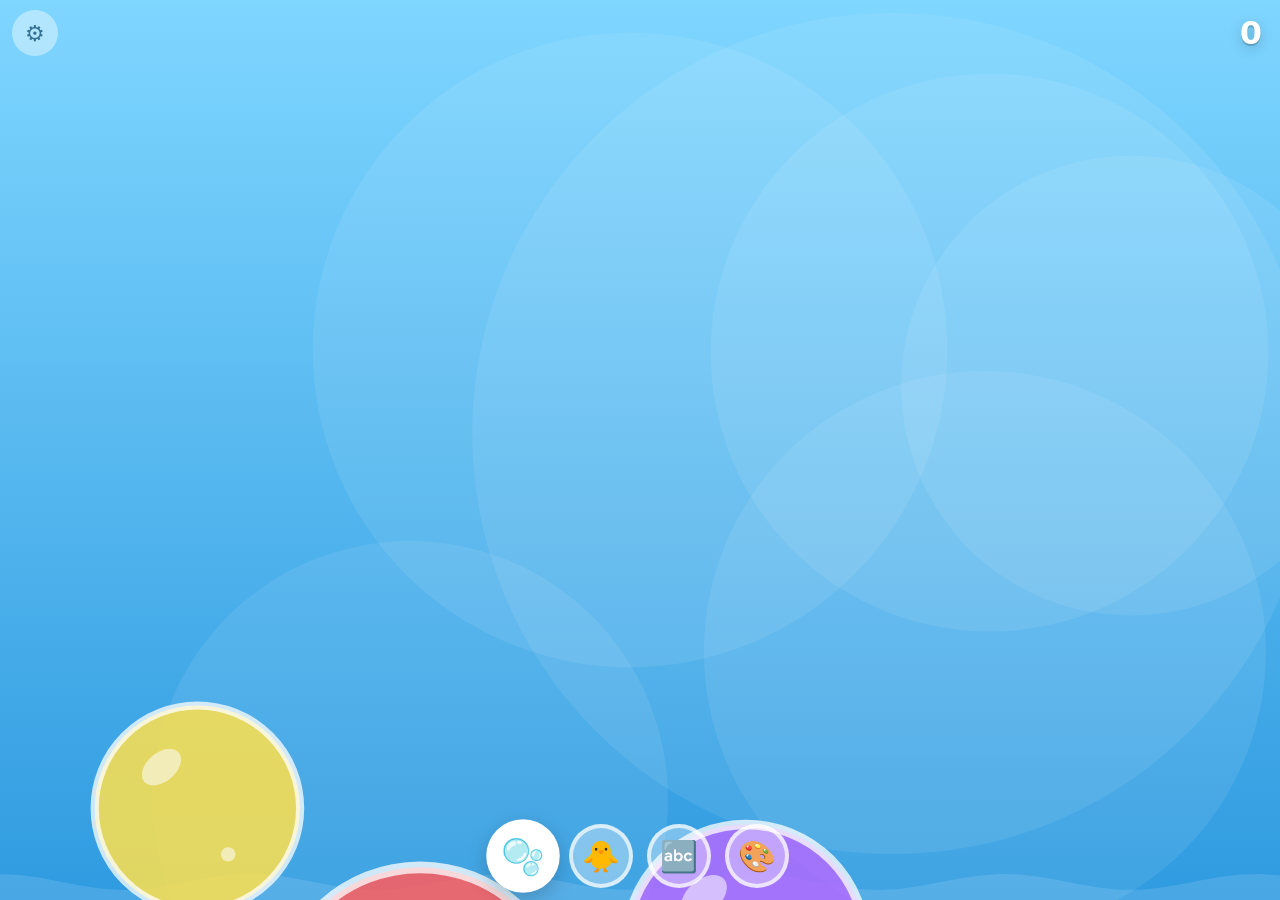
==== bubblepop/index.html @ 16677b96 "Add Bubble Pop for Toddlers: kids PWA game with Google Play (TWA) packaging No existing bubble pop p" ====
<!DOCTYPE html>
<html lang="en">
<head>
<meta charset="utf-8">
<meta name="viewport" content="width=device-width, initial-scale=1, viewport-fit=cover, user-scalable=no">
<meta name="theme-color" content="#5ec8ff">
<meta name="description" content="Bubble Pop for Toddlers: tap the bubbles to pop them. Big, bright, calm, and ad-free. Made for ages 1 to 4.">
<meta name="mobile-web-app-capable" content="yes">
<meta name="apple-mobile-web-app-capable" content="yes">
<title>Bubble Pop for Toddlers</title>
<link rel="manifest" href="manifest.webmanifest">
<link rel="icon" href="icons/icon-192.png">
<link rel="apple-touch-icon" href="icons/icon-192.png">
<link rel="stylesheet" href="style.css">
</head>
<body>
<canvas id="c"></canvas>

<div id="hud">
  <button id="btn-parent" class="round" aria-label="Grown-ups: hold to open settings">⚙</button>
  <div id="count" aria-live="off">0</div>
</div>

<div id="modes">
  <button class="mode" data-mode="free" aria-label="Free play">🫧</button>
  <button class="mode" data-mode="animals" aria-label="Animals">🐥</button>
  <button class="mode" data-mode="letters" aria-label="Letters and numbers">🔤</button>
  <button class="mode" data-mode="colors" aria-label="Find the color">🎨</button>
</div>

<div id="target" hidden></div>

<section id="parent" class="screen" hidden>
  <div class="card">
    <h2>Grown-ups</h2>
    <p class="muted">Settings for the people in charge.</p>
    <label class="row"><span>Sounds</span><input type="checkbox" id="opt-sound" checked></label>
    <label class="row"><span>Speak names (colors, animals, letters)</span><input type="checkbox" id="opt-speak" checked></label>
    <label class="row"><span>Bubble size</span><input type="range" id="opt-size" min="0.7" max="1.5" step="0.1" value="1"></label>
    <label class="row"><span>Bubble speed</span><input type="range" id="opt-speed" min="0.5" max="1.6" step="0.1" value="1"></label>
    <label class="row"><span>Hide bottom mode buttons</span><input type="checkbox" id="opt-lock"></label>
    <p class="muted small">No ads, no purchases, no accounts, nothing collected. Settings stay on this device. <a id="privacy-link" href="privacy.html" target="_blank" rel="noopener">Privacy policy</a></p>
    <button id="btn-close" class="big">Back to the bubbles</button>
  </div>
</section>

<div id="gate" hidden><div class="card small"><p>Grown-ups only</p><p class="muted">Keep holding the button…</p><div class="bar"><i></i></div></div></div>

<script src="game.js"></script>
</body>
</html>
---- bubblepop/style.css ----
*{box-sizing:border-box;-webkit-tap-highlight-color:transparent}
html,body{margin:0;height:100%;overflow:hidden;background:#5ec8ff;font-family:system-ui,-apple-system,"Segoe UI",Roboto,sans-serif;touch-action:none;-webkit-user-select:none;user-select:none;overscroll-behavior:none}
canvas{position:fixed;inset:0;width:100%;height:100%;display:block}
#hud{position:fixed;top:calc(env(safe-area-inset-top,0px) + 10px);left:12px;right:12px;display:flex;align-items:center;justify-content:space-between;pointer-events:none}
#hud *{pointer-events:auto}
#count{font-size:2rem;font-weight:800;color:#fff;text-shadow:0 2px 0 rgba(0,0,0,.18),0 4px 14px rgba(0,0,0,.2);padding-right:6px}
.round{width:46px;height:46px;border-radius:50%;border:0;background:rgba(255,255,255,.55);font-size:1.4rem;color:#1c4f6e;opacity:.75}
.round:active{transform:scale(.95)}
#modes{position:fixed;left:0;right:0;bottom:calc(env(safe-area-inset-bottom,0px) + 12px);display:flex;justify-content:center;gap:14px;pointer-events:none}
#modes[hidden]{display:none}
.mode{pointer-events:auto;width:64px;height:64px;border-radius:50%;border:4px solid rgba(255,255,255,.7);background:rgba(255,255,255,.35);font-size:1.9rem;line-height:1;transition:transform .15s,background .15s}
.mode.on{background:#fff;transform:scale(1.15);box-shadow:0 6px 18px rgba(0,0,0,.18)}
#target{position:fixed;top:calc(env(safe-area-inset-top,0px) + 70px);left:50%;transform:translateX(-50%);background:rgba(255,255,255,.85);border-radius:999px;padding:8px 22px;font-size:1.35rem;font-weight:800;color:#1c4f6e;display:flex;align-items:center;gap:10px;pointer-events:none;box-shadow:0 4px 14px rgba(0,0,0,.15)}
#target[hidden]{display:none}
#target i{display:inline-block;width:28px;height:28px;border-radius:50%;border:3px solid #fff;box-shadow:0 0 0 2px rgba(0,0,0,.1)}
.screen{position:fixed;inset:0;background:rgba(20,50,70,.55);display:flex;align-items:center;justify-content:center;padding:16px;z-index:10}
.screen[hidden],#gate[hidden]{display:none}
.card{background:#fff;border-radius:18px;padding:20px;width:100%;max-width:380px;color:#1c3a4e;display:flex;flex-direction:column;gap:12px;box-shadow:0 20px 50px rgba(0,0,0,.3)}
.card h2{margin:0}
.card .muted{color:#587a8f;margin:0}
.card .small{font-size:.85rem}
.card .row{display:flex;align-items:center;justify-content:space-between;gap:12px;font-weight:600}
.card input[type=range]{width:45%}
.card input[type=checkbox]{width:22px;height:22px}
.big{font:inherit;font-weight:700;font-size:1rem;padding:12px;border-radius:12px;border:0;background:#5ec8ff;color:#06304a}
#gate{position:fixed;inset:0;display:flex;align-items:center;justify-content:center;z-index:9;pointer-events:none}
.card.small{max-width:260px;text-align:center;font-weight:700}
.bar{height:10px;border-radius:5px;background:#dbeaf3;overflow:hidden}
.bar i{display:block;height:100%;width:0;background:#5ec8ff;transition:width .1s linear}
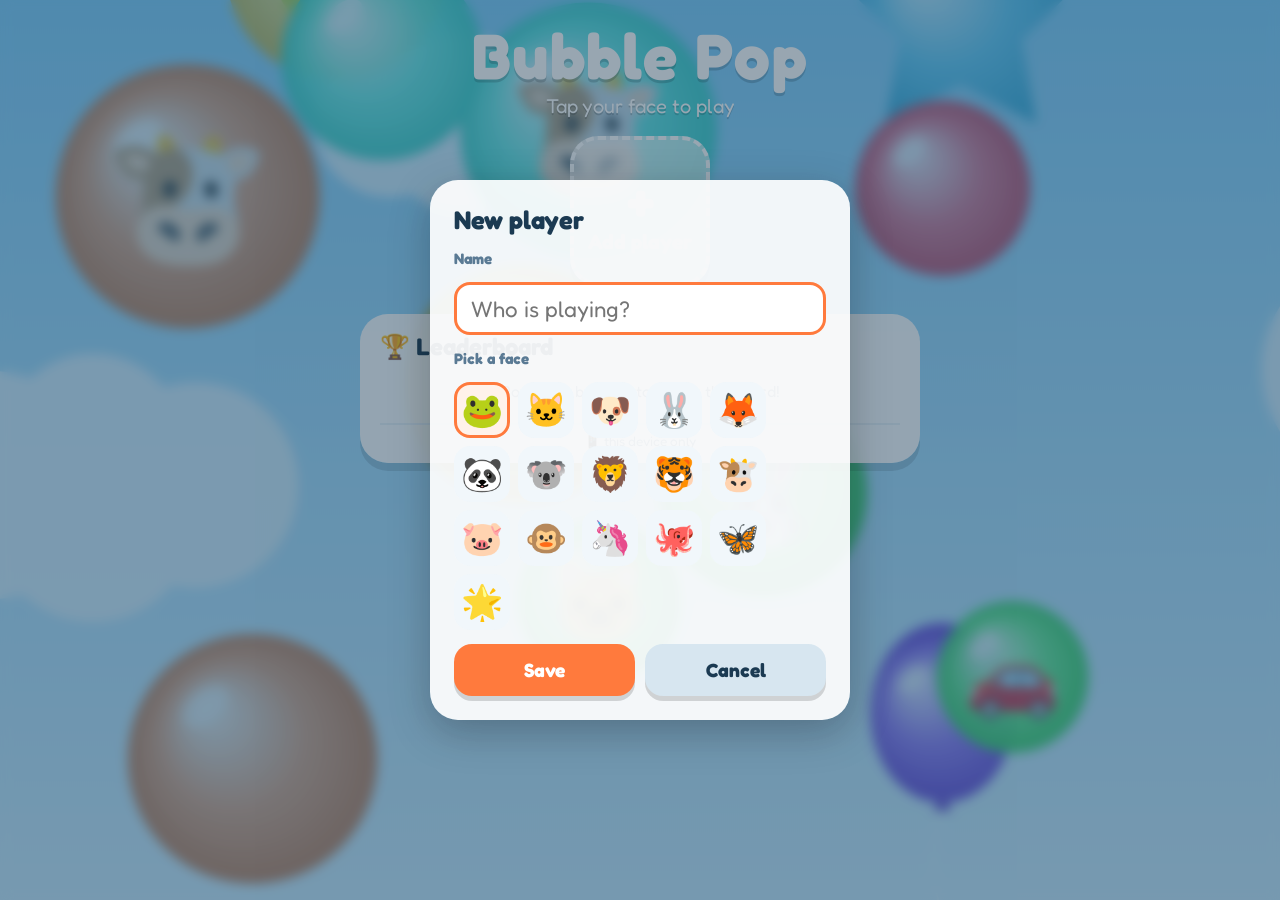
==== commit f0afb702: "Replace stand-in Bubble Pop with the original artifact game, packaged for Play The original Bubble P" ====
--- a/bubblepop/index.html
+++ b/bubblepop/index.html
@@ -2,50 +2,632 @@
 <html lang="en">
 <head>
 <meta charset="utf-8">
-<meta name="viewport" content="width=device-width, initial-scale=1, viewport-fit=cover, user-scalable=no">
-<meta name="theme-color" content="#5ec8ff">
-<meta name="description" content="Bubble Pop for Toddlers: tap the bubbles to pop them. Big, bright, calm, and ad-free. Made for ages 1 to 4.">
+<meta name="viewport" content="width=device-width, initial-scale=1, maximum-scale=1, user-scalable=no, viewport-fit=cover">
+<meta name="theme-color" content="#7ccdf9">
+<meta name="description" content="Bubble Pop: a bright, ad-free popping game for little kids. Pick your face, pop bubbles, balloons and stars, and climb the family leaderboard.">
 <meta name="mobile-web-app-capable" content="yes">
 <meta name="apple-mobile-web-app-capable" content="yes">
-<title>Bubble Pop for Toddlers</title>
+<title>Bubble Pop</title>
 <link rel="manifest" href="manifest.webmanifest">
 <link rel="icon" href="icons/icon-192.png">
 <link rel="apple-touch-icon" href="icons/icon-192.png">
-<link rel="stylesheet" href="style.css">
+<link rel="stylesheet" href="https://fonts.googleapis.com/css2?family=Fredoka:wght@500;700&display=swap">
+<style>[hidden]:not([hidden=until-found i]){display:none!important}html,body{height:100%;margin:0}</style>
+<style>
+/* Layout: a full-bleed game canvas, with big-tile overlays for choosing a player and the leaderboard.
+   Single committed look: bright daytime, chunky rounded type, nothing small for little fingers. */
+:root{
+  --sky-top:#7ccdf9;
+  --sky-bottom:#eaf8ff;
+  --panel:rgba(255,255,255,0.92);
+  --fg:#1b3a52;
+  --muted:#5a7a94;
+  --accent:#ff7a3d;
+  --accent-2:#3dc17a;
+  --gold:#ffc83d;
+  --font:"Fredoka","Segoe UI Rounded","Arial Rounded MT Bold",system-ui,sans-serif;
+  --emoji:"Segoe UI Emoji","Apple Color Emoji","Noto Color Emoji",sans-serif;
+  color-scheme:light;
+}
+html,body{height:100%;margin:0;overflow:hidden;background:var(--sky-bottom);color:var(--fg);font-family:var(--font);
+  -webkit-user-select:none;user-select:none;-webkit-touch-callout:none;overscroll-behavior:none}
+canvas{display:block;width:100%;height:100%;touch-action:none;cursor:pointer;
+  background:linear-gradient(var(--sky-top),var(--sky-bottom))}
+.screen{position:fixed;inset:0;overflow-y:auto;display:flex;flex-direction:column;align-items:center;
+  padding-block:max(24px,env(safe-area-inset-top,0px));
+  padding-left:max(16px,env(safe-area-inset-left,0px));padding-right:max(16px,env(safe-area-inset-right,0px));
+  background:rgba(120,200,250,0.35);backdrop-filter:blur(6px);-webkit-backdrop-filter:blur(6px);touch-action:pan-y}
+.screen h1{font-size:clamp(2.2rem,8vw,4rem);margin:0;line-height:1;color:#fff;text-shadow:0 3px 0 rgba(0,0,0,0.18);letter-spacing:0.02em;text-wrap:balance}
+.screen .sub{margin:6px 0 18px;font-size:1.25rem;color:#fff;text-shadow:0 2px 0 rgba(0,0,0,0.18)}
+.tiles{display:flex;flex-wrap:wrap;justify-content:center;gap:16px;width:100%;max-width:720px}
+.tile{width:140px;height:150px;border:0;border-radius:28px;background:var(--panel);box-shadow:0 8px 0 rgba(0,0,0,0.12);
+  display:flex;flex-direction:column;align-items:center;justify-content:center;gap:4px;font-family:var(--font);
+  cursor:pointer;transition:transform .08s;touch-action:manipulation;color:var(--fg);padding:0}
+.tile:active{transform:translateY(4px);box-shadow:0 4px 0 rgba(0,0,0,0.12)}
+.tile:focus-visible{outline:4px solid var(--accent);outline-offset:3px}
+.tile .av{font-size:64px;line-height:1;font-family:var(--emoji)}
+.tile .nm{font-size:1.3rem;font-weight:700;max-width:120px;overflow:hidden;text-overflow:ellipsis;white-space:nowrap}
+.tile.add{background:rgba(255,255,255,0.6);border:4px dashed #fff;color:#fff}
+.tile.add .av{font-size:56px;font-family:var(--font);font-weight:700}
+.board{width:100%;max-width:560px;margin-top:28px;background:var(--panel);border-radius:28px;padding:18px 20px 10px;box-shadow:0 8px 0 rgba(0,0,0,0.12);box-sizing:border-box}
+.board h2{margin:0 0 10px;font-size:1.5rem;display:flex;align-items:center;gap:8px}
+.board ol{list-style:none;margin:0;padding:0}
+.board li{display:grid;grid-template-columns:40px 48px 1fr auto;align-items:center;gap:10px;padding:10px 0;border-top:2px solid #e6f0f7;min-width:0}
+.board li:first-child{border-top:0}
+.board .rk{font-size:1.6rem;text-align:center;font-family:var(--emoji)}
+.board .rk.n{font-family:var(--font);font-weight:700;color:var(--muted);font-size:1.2rem}
+.board .av{font-size:36px;line-height:1;font-family:var(--emoji)}
+.board .nm{font-size:1.25rem;font-weight:700;min-width:0;overflow:hidden;text-overflow:ellipsis;white-space:nowrap}
+.board .bar{height:10px;border-radius:5px;background:#e6f0f7;margin-top:4px;overflow:hidden}
+.board .bar i{display:block;height:100%;background:linear-gradient(90deg,var(--accent-2),var(--gold));border-radius:5px}
+.board .pts{text-align:right;font-variant-numeric:tabular-nums;line-height:1.1}
+.board .pts b{font-size:1.5rem;display:block}
+.board .pts small{color:var(--muted);font-size:0.85rem}
+.board .empty{color:var(--muted);text-align:center;padding:10px 0 16px}
+.board .where{color:var(--muted);font-size:0.85rem;text-align:center;padding:8px 0 4px;border-top:2px solid #e6f0f7;margin-top:6px}
+.manage{margin-top:14px;background:none;border:0;color:#fff;font-family:var(--font);font-size:1rem;text-decoration:underline;cursor:pointer;padding:10px}
+.tile .del{position:absolute;top:-10px;right:-10px;width:40px;height:40px;border-radius:50%;background:#ff5a5a;color:#fff;border:3px solid #fff;font-size:1.3rem;font-weight:700;display:none;align-items:center;justify-content:center}
+.tile{position:relative}
+.managing .tile .del{display:flex}
+.panel{position:fixed;inset:0;display:flex;align-items:center;justify-content:center;background:rgba(27,58,82,0.45);
+  padding-left:max(16px,env(safe-area-inset-left,0px));padding-right:max(16px,env(safe-area-inset-right,0px))}
+.panel form{background:var(--panel);border-radius:28px;padding:24px;width:100%;max-width:420px;box-sizing:border-box;display:flex;flex-direction:column;gap:14px;box-shadow:0 12px 40px rgba(0,0,0,0.25)}
+.panel h2{margin:0;font-size:1.6rem}
+.panel label{font-weight:700;color:var(--muted);font-size:0.95rem}
+.panel input{font:inherit;font-size:1.4rem;padding:10px 14px;border:3px solid #cfe3f1;border-radius:16px;width:100%;box-sizing:border-box;background:#fff;color:var(--fg)}
+.panel input:focus{outline:none;border-color:var(--accent)}
+.avs{display:flex;flex-wrap:wrap;gap:8px}
+.avs button{width:56px;height:56px;border-radius:16px;border:3px solid transparent;background:#f1f7fb;font-size:34px;font-family:var(--emoji);cursor:pointer;padding:0;line-height:1}
+.avs button[aria-pressed="true"]{border-color:var(--accent);background:#fff2ea}
+.row{display:flex;gap:10px;flex-wrap:wrap}
+.btn{flex:1;min-width:120px;border:0;border-radius:18px;padding:14px;font-family:var(--font);font-size:1.2rem;font-weight:700;cursor:pointer;box-shadow:0 5px 0 rgba(0,0,0,0.15);color:#fff;background:var(--accent)}
+.btn.quiet{background:#d7e6f0;color:var(--fg)}
+.btn:active{transform:translateY(3px);box-shadow:0 2px 0 rgba(0,0,0,0.15)}
+.btn:focus-visible{outline:4px solid var(--fg);outline-offset:2px}
+#hud{position:fixed;left:0;right:0;top:0;pointer-events:none;display:flex;justify-content:space-between;align-items:flex-start;
+  padding-top:calc(10px + env(safe-area-inset-top,0px));
+  padding-left:max(10px,env(safe-area-inset-left,0px));padding-right:max(10px,env(safe-area-inset-right,0px))}
+#home{pointer-events:auto;width:64px;height:64px;border-radius:50%;border:0;background:conic-gradient(var(--accent) var(--p,0%),rgba(255,255,255,0.85) 0);
+  box-shadow:0 4px 0 rgba(0,0,0,0.15);display:flex;align-items:center;justify-content:center;cursor:pointer;touch-action:none;padding:4px}
+#home span{width:100%;height:100%;border-radius:50%;background:#fff;display:flex;align-items:center;justify-content:center;font-size:1.6rem;font-family:var(--emoji)}
+#score{background:var(--panel);border-radius:999px;padding:8px 18px 8px 10px;display:flex;align-items:center;gap:8px;font-weight:700;font-size:1.5rem;box-shadow:0 4px 0 rgba(0,0,0,0.15);font-variant-numeric:tabular-nums}
+#score .av{font-size:1.8rem;font-family:var(--emoji);line-height:1}
+#done{justify-content:center;text-align:center;cursor:pointer}
+#done .big{font-size:clamp(5rem,25vw,9rem);line-height:1;font-family:var(--emoji)}
+#done h1{font-size:clamp(2rem,9vw,3.5rem)}
+#done .pts{color:#fff;font-size:1.6rem;text-shadow:0 2px 0 rgba(0,0,0,0.18);margin-top:8px}
+#done .pts b{font-size:3.2rem;display:block;font-variant-numeric:tabular-nums}
+#done .rec{display:inline-block;margin-top:14px;background:var(--gold);color:var(--fg);padding:8px 18px;border-radius:999px;font-weight:700;font-size:1.2rem}
+@media (prefers-reduced-motion:reduce){.tile,.btn{transition:none}}
+</style>
 </head>
 <body>
+
 <canvas id="c"></canvas>
 
-<div id="hud">
-  <button id="btn-parent" class="round" aria-label="Grown-ups: hold to open settings">⚙</button>
-  <div id="count" aria-live="off">0</div>
+<div id="hud" hidden>
+  <button id="home" aria-label="Hold to finish"><span>🏠</span></button>
+  <div id="score"><span class="av" id="scoreAv">🐸</span><span id="scoreN">0</span></div>
 </div>
 
-<div id="modes">
-  <button class="mode" data-mode="free" aria-label="Free play">🫧</button>
-  <button class="mode" data-mode="animals" aria-label="Animals">🐥</button>
-  <button class="mode" data-mode="letters" aria-label="Letters and numbers">🔤</button>
-  <button class="mode" data-mode="colors" aria-label="Find the color">🎨</button>
+<div id="menu" class="screen">
+  <h1>Bubble Pop</h1>
+  <p class="sub">Tap your face to play</p>
+  <div id="players" class="tiles"></div>
+  <button class="manage" id="manage" type="button">Edit players</button>
+  <div class="board">
+    <h2>🏆 Leaderboard</h2>
+    <ol id="rows"></ol>
+    <div class="where" id="where"></div>
+  </div>
 </div>
 
-<div id="target" hidden></div>
-
-<section id="parent" class="screen" hidden>
-  <div class="card">
-    <h2>Grown-ups</h2>
-    <p class="muted">Settings for the people in charge.</p>
-    <label class="row"><span>Sounds</span><input type="checkbox" id="opt-sound" checked></label>
-    <label class="row"><span>Speak names (colors, animals, letters)</span><input type="checkbox" id="opt-speak" checked></label>
-    <label class="row"><span>Bubble size</span><input type="range" id="opt-size" min="0.7" max="1.5" step="0.1" value="1"></label>
-    <label class="row"><span>Bubble speed</span><input type="range" id="opt-speed" min="0.5" max="1.6" step="0.1" value="1"></label>
-    <label class="row"><span>Hide bottom mode buttons</span><input type="checkbox" id="opt-lock"></label>
-    <p class="muted small">No ads, no purchases, no accounts, nothing collected. Settings stay on this device. <a id="privacy-link" href="privacy.html" target="_blank" rel="noopener">Privacy policy</a></p>
-    <button id="btn-close" class="big">Back to the bubbles</button>
-  </div>
-</section>
-
-<div id="gate" hidden><div class="card small"><p>Grown-ups only</p><p class="muted">Keep holding the button…</p><div class="bar"><i></i></div></div></div>
-
-<script src="game.js"></script>
+<div id="done" class="screen" hidden>
+  <div class="big" id="doneAv">🐸</div>
+  <h1 id="doneTitle">Great job!</h1>
+  <div class="pts"><b id="donePts">0</b>pops this time</div>
+  <div class="rec" id="doneRec" hidden>⭐ New best!</div>
+  <p class="sub" style="margin-top:28px">Tap anywhere</p>
+</div>
+
+<div id="addPanel" class="panel" hidden>
+  <form id="addForm">
+    <h2 id="addTitle">New player</h2>
+    <label for="nameIn">Name</label>
+    <input id="nameIn" maxlength="14" autocomplete="off" placeholder="Who is playing?">
+    <label>Pick a face</label>
+    <div class="avs" id="avs"></div>
+    <div class="row">
+      <button class="btn" type="submit" id="saveBtn">Save</button>
+      <button class="btn quiet" type="button" id="cancelBtn">Cancel</button>
+    </div>
+  </form>
+</div>
+
+<script>
+(function(){
+/* ================= players & scores =================
+   Shared store on the artifact when the viewer can reach it (every device sees the same board);
+   this device's own storage as a cache and as the fallback for an offline copy. */
+var KEY='bubblepop.players';
+var AVATARS=['🐸','🐱','🐶','🐰','🦊','🐼','🐨','🦁','🐯','🐮','🐷','🐵','🦄','🐙','🦋','🌟'];
+var players=[],db=null,dbCol=null,shared=false,canWrite=true;
+function load(){try{var s=localStorage.getItem(KEY);players=s?JSON.parse(s):[]}catch(e){players=[]}if(!Array.isArray(players))players=[]}
+function cache(){try{localStorage.setItem(KEY,JSON.stringify(players))}catch(e){}}
+function body(p){return {name:p.name,avatar:p.avatar,total:p.total||0,best:p.best||0,rounds:p.rounds||0}}
+var writing={};
+function savePlayer(p){
+  cache();
+  if(!dbCol)return;
+  if(writing[p.id]){writing[p.id]='again';return}
+  writing[p.id]=true;
+  dbCol.doc(p.id).set(body(p)).then(function(){var again=writing[p.id]==='again';delete writing[p.id];if(again)savePlayer(p)},
+    function(e){delete writing[p.id];if(e&&e.code==='invalid_argument'){canWrite=false;renderMenu()}});
+}
+function removePlayer(p){
+  players=players.filter(function(q){return q!==p});cache();
+  if(dbCol)dbCol.doc(p.id).delete().catch(function(){});
+}
+var dirty=null,flushT=null;
+function markDirty(p){dirty=p;if(!flushT)flushT=setTimeout(flush,1500)}
+function flush(){clearTimeout(flushT);flushT=null;if(dirty){savePlayer(dirty);dirty=null}}
+function connectStore(){
+  if(!(window.claude&&window.claude.use))return;
+  Promise.all([window.claude.use('db'),window.claude.use('user')]).then(function(r){
+    db=r[0];var user=r[1];
+    if(!db)return;
+    dbCol=db.collection('players');shared=true;
+    if(user&&user.can){Promise.resolve(user.can('data.write')).then(function(ok){if(ok===false){canWrite=false;renderMenu()}}).catch(function(){})}
+    dbCol.onSnapshot(function(snap){
+      var next=[];
+      snap.docs.forEach(function(d){
+        if(!d.exists)return;
+        if(playing&&current&&current.id===d.id){next.push(current);return}
+        var v=d.data()||{};next.push({id:d.id,name:v.name||'?',avatar:v.avatar||'🐸',total:v.total||0,best:v.best||0,rounds:v.rounds||0});
+      });
+      if(playing&&current&&!next.some(function(p){return p.id===current.id}))next.push(current);
+      players=next;cache();
+      if(!playing){renderMenu();if(!players.length&&addPanel.hidden&&!snap.metadata.fromCache)openPanel(null)}
+    },function(){shared=false;renderMenu()});
+  }).catch(function(){});
+}
+load();
+
+var $=function(id){return document.getElementById(id)};
+var menu=$('menu'),hud=$('hud'),done=$('done'),addPanel=$('addPanel');
+var current=null,round=0,playing=false,managing=false,editing=null,chosenAv=AVATARS[0];
+
+function renderMenu(){
+  var tiles=$('players');tiles.innerHTML='';
+  players.forEach(function(p){
+    var b=document.createElement('button');b.className='tile';b.type='button';
+    b.innerHTML='<span class="av">'+p.avatar+'</span><span class="nm"></span><span class="del" aria-hidden="true">✕</span>';
+    b.querySelector('.nm').textContent=p.name;
+    b.addEventListener('click',function(){if(managing)openPanel(p);else startRound(p)});
+    tiles.appendChild(b);
+  });
+  var add=document.createElement('button');add.className='tile add';add.type='button';
+  add.innerHTML='<span class="av">+</span><span class="nm">Add player</span>';
+  add.addEventListener('click',function(){openPanel(null)});
+  tiles.appendChild(add);
+  add.hidden=!canWrite;
+  menu.classList.toggle('managing',managing);
+  $('manage').textContent=managing?'Done editing':'Edit players';
+  $('manage').hidden=players.length===0||!canWrite;
+  $('where').textContent=shared?(canWrite?'☁ shared on every device':'☁ shared · view only here'):'📱 this device only';
+
+  var rows=$('rows');rows.innerHTML='';
+  var sorted=players.slice().sort(function(a,b){return (b.total||0)-(a.total||0)});
+  if(!sorted.length||!sorted[0].total){rows.innerHTML='<li class="empty" style="display:block">Pop some bubbles to get on the board!</li>';return}
+  var top=sorted[0].total||1,medals=['🥇','🥈','🥉'];
+  sorted.forEach(function(p,i){
+    var li=document.createElement('li');
+    li.innerHTML='<span class="rk'+(i<3?'':' n')+'">'+(i<3?medals[i]:(i+1))+'</span><span class="av">'+p.avatar+'</span>'+
+      '<div><div class="nm"></div><div class="bar"><i style="width:'+Math.max(4,(p.total||0)/top*100)+'%"></i></div></div>'+
+      '<div class="pts"><b>'+(p.total||0)+'</b><small>best '+(p.best||0)+'</small></div>';
+    li.querySelector('.nm').textContent=p.name;
+    rows.appendChild(li);
+  });
+}
+$('manage').addEventListener('click',function(){managing=!managing;renderMenu()});
+
+/* add / edit panel */
+var avs=$('avs');
+AVATARS.forEach(function(a){
+  var b=document.createElement('button');b.type='button';b.textContent=a;b.setAttribute('aria-label','Face '+a);
+  b.addEventListener('click',function(){chosenAv=a;markAv()});avs.appendChild(b);
+});
+function markAv(){Array.prototype.forEach.call(avs.children,function(b){b.setAttribute('aria-pressed',b.textContent===chosenAv?'true':'false')})}
+function openPanel(p){
+  editing=p;chosenAv=p?p.avatar:AVATARS[players.length%AVATARS.length];markAv();
+  $('nameIn').value=p?p.name:'';
+  $('addTitle').textContent=p?'Edit player':'New player';
+  var old=$('deleteBtn');if(old)old.remove();
+  if(p){var d=document.createElement('button');d.className='btn quiet';d.type='button';d.id='deleteBtn';d.textContent='Remove';
+    d.style.background='#ffd9d9';d.addEventListener('click',function(){removePlayer(p);closePanel();renderMenu()});
+    $('addForm').querySelector('.row').appendChild(d)}
+  addPanel.hidden=false;setTimeout(function(){$('nameIn').focus()},50);
+}
+function closePanel(){addPanel.hidden=true;editing=null}
+$('cancelBtn').addEventListener('click',closePanel);
+$('addForm').addEventListener('submit',function(e){
+  e.preventDefault();
+  var name=$('nameIn').value.trim();if(!name){$('nameIn').focus();return}
+  var p=editing;
+  if(p){p.name=name;p.avatar=chosenAv}
+  else{p={id:'p'+Date.now().toString(36)+Math.random().toString(36).slice(2,6),name:name,avatar:chosenAv,total:0,best:0,rounds:0};players.push(p)}
+  savePlayer(p);closePanel();renderMenu();
+});
+
+/* round flow */
+function startRound(p){
+  current=p;round=0;managing=false;
+  $('scoreAv').textContent=p.avatar;$('scoreN').textContent='0';
+  menu.hidden=true;done.hidden=true;hud.hidden=false;playing=true;
+  wakeAudio();requestWake();
+  try{var f=document.documentElement.requestFullscreen&&document.documentElement.requestFullscreen();if(f&&f.then)f.then(lockKeys,function(){})}catch(err){}
+  lockKeys();
+}
+/* keyboard lock while fullscreen: every key except Escape is held by the page, so Windows/Alt+Tab/F-keys
+   and the like do nothing. Escape still leaves fullscreen. Only browsers with the Keyboard Lock API honor it. */
+var LOCKABLE=[];
+(function(){
+  var k=['Backquote','Minus','Equal','Backspace','Tab','BracketLeft','BracketRight','Backslash','CapsLock','Semicolon','Quote','Enter','ShiftLeft','Comma','Period','Slash','ShiftRight','ControlLeft','MetaLeft','AltLeft','Space','AltRight','MetaRight','ContextMenu','ControlRight','PrintScreen','ScrollLock','Pause','Insert','Home','PageUp','Delete','End','PageDown','ArrowUp','ArrowLeft','ArrowDown','ArrowRight','NumLock','NumpadDivide','NumpadMultiply','NumpadSubtract','NumpadAdd','NumpadEnter','NumpadDecimal','Fn','Power','Eject','BrowserBack','BrowserForward','BrowserHome','BrowserSearch','BrowserRefresh','MediaPlayPause','MediaStop','MediaTrackNext','MediaTrackPrevious','AudioVolumeMute','AudioVolumeDown','AudioVolumeUp','LaunchApp1','LaunchApp2','LaunchMail'];
+  for(var i=0;i<10;i++){k.push('Digit'+i);k.push('Numpad'+i)}
+  for(var c=65;c<=90;c++)k.push('Key'+String.fromCharCode(c));
+  for(var f=1;f<=24;f++)k.push('F'+f);
+  LOCKABLE=k;
+})();
+function lockKeys(){
+  if(!document.fullscreenElement)return;
+  try{if(navigator.keyboard&&navigator.keyboard.lock){var p=navigator.keyboard.lock(LOCKABLE);if(p&&p.catch)p.catch(function(){})}}catch(e){}
+}
+function unlockKeys(){try{if(navigator.keyboard&&navigator.keyboard.unlock)navigator.keyboard.unlock()}catch(e){}}
+document.addEventListener('fullscreenchange',function(){if(document.fullscreenElement)lockKeys();else unlockKeys()});
+document.addEventListener('keydown',function(e){
+  if(e.key==='Escape')return;
+  if(playing){e.preventDefault();e.stopPropagation()}
+},true);
+function endRound(){
+  playing=false;hud.hidden=true;
+  var rec=false;
+  if(current){
+    current.rounds=(current.rounds||0)+1;
+    if(round>(current.best||0)){current.best=round;rec=round>0}
+    dirty=null;clearTimeout(flushT);flushT=null;savePlayer(current);
+    $('doneAv').textContent=current.avatar;
+    $('doneTitle').textContent=round>0?'Great job, '+current.name+'!':'Bye, '+current.name+'!';
+  }
+  $('donePts').textContent=round;$('doneRec').hidden=!rec;
+  if(round>0)cheer();
+  done.hidden=false;
+}
+done.addEventListener('click',function(){if(done.hidden)return;done.hidden=true;renderMenu();menu.hidden=false;menu.scrollTop=0});
+function scored(){round++;$('scoreN').textContent=round;if(current){current.total=(current.total||0)+1;cache();markDirty(current)}}
+
+/* hold-to-finish button: 1.2 s hold so a stray tap does nothing */
+var home=$('home'),holdT=null,holdStart=0;
+function holdTick(){var p=Math.min(1,(performance.now()-holdStart)/1200);home.style.setProperty('--p',(p*100)+'%');if(p>=1){stopHold();endRound()}}
+function stopHold(){if(holdT)clearInterval(holdT);holdT=null;home.style.setProperty('--p','0%')}
+home.addEventListener('pointerdown',function(e){e.preventDefault();if(!playing)return;stopHold();holdStart=performance.now();holdT=setInterval(holdTick,30)});
+['pointerup','pointercancel','pointerleave'].forEach(function(ev){home.addEventListener(ev,stopHold)});
+home.addEventListener('contextmenu',function(e){e.preventDefault()});
+
+renderMenu();
+connectStore();
+if(!players.length&&!(window.claude&&window.claude.use))openPanel(null);
+
+/* ================= the game ================= */
+var cv=document.getElementById('c'),ctx=cv.getContext('2d');
+var W=1,H=1,dpr=1;
+function resize(){
+  dpr=Math.min(window.devicePixelRatio||1,2);
+  W=window.innerWidth;H=window.innerHeight;
+  cv.width=Math.round(W*dpr);cv.height=Math.round(H*dpr);
+  ctx.setTransform(dpr,0,0,dpr,0,0);
+}
+window.addEventListener('resize',resize);resize();
+function minSide(){return Math.min(W,H)}
+function rnd(a,b){return a+Math.random()*(b-a)}
+function pick(arr){return arr[(Math.random()*arr.length)|0]}
+
+var SCENES=[
+  {name:'day',top:[124,205,249],bot:[234,248,255],decor:'clouds',
+   faces:[['🐸','croak'],['🐱','meow'],['🐶','woof'],['🐰','boing'],['🦆','quack'],['🐻','woof'],['🐷','oink'],['🐮','moo'],['🐔','chirp'],['🦋','twinkle'],['🚗','honk'],['🚜','honk']]},
+  {name:'sea',top:[20,110,190],bot:[120,215,240],decor:'bubbles',
+   faces:[['🐠','blub'],['🐙','blub'],['🐬','whistle'],['🦀','click'],['🐢','blub'],['🐳','whistle'],['🦈','blub'],['⛵','honk'],['🐧','chirp'],['🦑','blub']]},
+  {name:'night',top:[14,24,78],bot:[70,86,170],decor:'stars',
+   faces:[['🦉','hoot'],['🌙','twinkle'],['⭐','twinkle'],['🐱','meow'],['🦇','chirp'],['🚀','whoosh'],['🐺','howl'],['🐨','boing'],['🪐','twinkle'],['🐸','croak']]}
+];
+var sceneIx=0,scene=SCENES[0],prevScene=null,fade=1,sceneTimer=0,SCENE_LEN=40;
+var HUES=[352,22,48,128,196,262,302,170];
+var bubbles=[],parts=[],decor=[];
+var pops=0;
+function speedMul(){return 1+Math.min(0.8,pops*0.012)}
+function targetCount(){return Math.max(6,Math.min(12,Math.round(W*H/60000)))}
+
+function spawn(anywhere){
+  var m=minSide(),r=m*rnd(0.085,0.15);
+  var kind=Math.random();
+  var shape=kind<0.6?'bubble':(kind<0.85?'balloon':'star');
+  var fr=pick(scene.faces);
+  bubbles.push({
+    x:r+Math.random()*Math.max(1,W-2*r),
+    y:anywhere?Math.random()*H:H+r*1.6+Math.random()*H*0.4,
+    r:r,hue:pick(HUES),shape:shape,
+    vy:H*rnd(0.07,0.13),
+    ph:Math.random()*6.283,wob:rnd(0.5,1.1),
+    face:Math.random()<0.7?fr[0]:null,voice:fr[1],
+    pop:0,popT:0
+  });
+}
+function makeDecor(){
+  decor=[];
+  var n=scene.decor==='stars'?40:(scene.decor==='bubbles'?25:5);
+  for(var i=0;i<n;i++)decor.push({x:Math.random(),y:Math.random(),s:rnd(0.5,1.4),v:rnd(0.003,0.012),ph:Math.random()*6.283});
+}
+for(var i=0;i<targetCount();i++)spawn(true);
+makeDecor();
+
+/* ---- sound: everything synthesized ---- */
+var ac=null,master=null,noteIx=0,musicTimer=null,beat=0;
+var SCALE=[523.25,587.33,659.25,783.99,880,1046.5,1174.66,1318.5];
+var MELODY=[0,2,4,2,0,3,5,3,1,3,5,7,4,2,1,0];
+function wakeAudio(){
+  if(!ac){
+    try{ac=new (window.AudioContext||window.webkitAudioContext)();master=ac.createGain();master.gain.value=0.9;master.connect(ac.destination)}catch(e){ac=null}
+  }
+  if(ac&&ac.state==='suspended'){try{ac.resume()}catch(e){}}
+  if(ac&&!musicTimer)musicTimer=setInterval(musicTick,320);
+}
+function tone(type,f0,f1,dur,vol,delay,filt){
+  if(!ac)return;
+  var t=ac.currentTime+(delay||0),o=ac.createOscillator(),g=ac.createGain(),out=g;
+  o.type=type;o.frequency.setValueAtTime(f0,t);
+  if(f1&&f1!==f0)o.frequency.exponentialRampToValueAtTime(f1,t+dur*0.8);
+  g.gain.setValueAtTime(0.0001,t);g.gain.exponentialRampToValueAtTime(vol,t+0.015);
+  g.gain.exponentialRampToValueAtTime(0.0001,t+dur);
+  if(filt){var lp=ac.createBiquadFilter();lp.type='lowpass';lp.frequency.value=filt;g.connect(lp);out=lp}
+  o.connect(g);out.connect(master);o.start(t);o.stop(t+dur+0.05);
+  return o;
+}
+function noise(dur,vol,hpf,delay){
+  if(!ac)return;
+  var t=ac.currentTime+(delay||0),len=Math.floor(ac.sampleRate*dur),b=ac.createBuffer(1,len,ac.sampleRate),d=b.getChannelData(0);
+  for(var k=0;k<len;k++)d[k]=(Math.random()*2-1)*(1-k/len);
+  var n=ac.createBufferSource();n.buffer=b;
+  var f=ac.createBiquadFilter();f.type='highpass';f.frequency.value=hpf;
+  var g=ac.createGain();g.gain.value=vol;
+  n.connect(f);f.connect(g);g.connect(master);n.start(t);
+}
+function popSound(shape){
+  var f=SCALE[noteIx%SCALE.length];noteIx++;
+  if(shape==='balloon'){noise(0.12,0.5,600);tone('sine',f*0.5,f*0.25,0.25,0.25)}
+  else if(shape==='star'){tone('triangle',f*2,f*3,0.35,0.2);tone('triangle',f*3,f*4,0.35,0.15,0.08)}
+  else{tone('sine',f*1.6,f,0.4,0.3);noise(0.05,0.2,1800)}
+}
+var VOICES={
+  croak:function(){var o=tone('sawtooth',140,110,0.3,0.25,0.1,900);if(o){var l=ac.createOscillator(),lg=ac.createGain();l.frequency.value=25;lg.gain.value=30;l.connect(lg);lg.connect(o.frequency);l.start();l.stop(ac.currentTime+0.5)}},
+  quack:function(){tone('square',520,380,0.13,0.18,0.1,1800);tone('square',520,380,0.13,0.18,0.28,1800)},
+  meow:function(){tone('sine',600,950,0.25,0.22,0.1);tone('sine',950,480,0.35,0.22,0.3)},
+  woof:function(){tone('square',260,140,0.16,0.3,0.1,700);noise(0.08,0.3,300,0.1)},
+  oink:function(){tone('sawtooth',300,200,0.12,0.25,0.1,1200);tone('sawtooth',360,220,0.12,0.25,0.27,1200)},
+  moo:function(){tone('sawtooth',220,160,0.7,0.22,0.1,600)},
+  chirp:function(){tone('sine',1800,2600,0.08,0.18,0.1);tone('sine',2000,2800,0.08,0.18,0.24);tone('sine',1900,2700,0.08,0.18,0.38)},
+  boing:function(){tone('sine',200,900,0.35,0.28,0.1)},
+  honk:function(){tone('square',330,330,0.18,0.2,0.1,1500);tone('square',330,330,0.28,0.2,0.33,1500)},
+  blub:function(){tone('sine',250,500,0.14,0.25,0.1);tone('sine',300,650,0.14,0.22,0.3);tone('sine',380,800,0.14,0.2,0.5)},
+  whistle:function(){tone('sine',1200,2400,0.3,0.18,0.1);tone('sine',2400,1600,0.3,0.18,0.42)},
+  click:function(){for(var i=0;i<5;i++)noise(0.02,0.4,2500,0.1+i*0.07)},
+  hoot:function(){tone('sine',420,400,0.25,0.25,0.1,1000);tone('sine',380,360,0.4,0.25,0.4,1000)},
+  howl:function(){tone('sawtooth',300,620,0.6,0.15,0.1,900);tone('sawtooth',620,420,0.6,0.15,0.7,900)},
+  twinkle:function(){for(var i=0;i<4;i++)tone('triangle',SCALE[(i*2+3)%8]*2,SCALE[(i*2+3)%8]*2,0.3,0.12,0.1+i*0.09)},
+  whoosh:function(){noise(0.6,0.35,400,0.05);tone('sine',200,1400,0.6,0.15,0.05)}
+};
+function tinkle(){tone('triangle',rnd(1500,1900),rnd(1500,1900),0.25,0.08)}
+function cheer(){
+  for(var i=0;i<4;i++)tone('triangle',SCALE[i*2%8],SCALE[i*2%8],0.9,0.18,i*0.08);
+  for(var j=0;j<3;j++)tone('triangle',SCALE[(j*2+1)%8]*2,SCALE[(j*2+1)%8]*2,0.9,0.12,0.35+j*0.08);
+}
+function musicTick(){
+  if(!ac||document.hidden||!playing)return;
+  var n=MELODY[beat%MELODY.length];beat++;
+  var f=SCALE[n%8]*(n>=8?2:1)*0.5;
+  tone('triangle',f,f,0.5,0.06,0.05,1400);
+  if(beat%4===1)tone('sine',f*0.5,f*0.5,0.9,0.05,0.05);
+}
+
+/* ---- touch ---- */
+var wakeLock=null;
+function requestWake(){
+  try{
+    if(navigator.wakeLock){navigator.wakeLock.request('screen').then(function(l){wakeLock=l;l.addEventListener('release',function(){wakeLock=null})}).catch(function(){})}
+  }catch(err){}
+}
+function hitAt(x,y,slack){
+  var best=null,bd=1e9;
+  for(var i=0;i<bubbles.length;i++){
+    var b=bubbles[i];if(b.pop)continue;
+    var dx=b.x-x,dy=b.y-y,d=Math.sqrt(dx*dx+dy*dy);
+    if(d<b.r+slack&&d<bd){bd=d;best=b}
+  }
+  return best;
+}
+function popBubble(b){
+  burst(b);popSound(b.shape);
+  if(b.face&&VOICES[b.voice])VOICES[b.voice]();
+  pops++;scored();
+  if(round%10===0){cheer();shower()}
+}
+function onDown(e){
+  e.preventDefault();
+  if(!playing)return;
+  wakeAudio();
+  try{cv.setPointerCapture(e.pointerId)}catch(err){}
+  var x=e.clientX,y=e.clientY,b=hitAt(x,y,24);
+  if(b)popBubble(b);else{sparkle(x,y);tinkle()}
+}
+/* swiping: a finger dragged across the screen pops everything it crosses */
+var trail={};
+function onMove(e){
+  if(!playing)return;
+  if(e.pointerType==='mouse'&&!(e.buttons&1))return;
+  e.preventDefault();
+  var x=e.clientX,y=e.clientY,b;
+  while((b=hitAt(x,y,8)))popBubble(b);
+  var k=e.pointerId,lastT=trail[k]||0,now=performance.now();
+  if(now-lastT>45){trail[k]=now;parts.push({x:x,y:y,vx:rnd(-30,30),vy:rnd(-60,-10),r:minSide()*0.009,hue:rnd(40,65),life:0.5,kind:2})}
+}
+cv.addEventListener('pointerdown',onDown);
+cv.addEventListener('pointermove',onMove);
+cv.addEventListener('pointerup',function(e){delete trail[e.pointerId]});
+cv.addEventListener('pointercancel',function(e){delete trail[e.pointerId]});
+cv.addEventListener('contextmenu',function(e){e.preventDefault()});
+document.addEventListener('visibilitychange',function(){
+  if(document.visibilityState==='visible'&&wakeLock===null&&playing)requestWake();
+});
+
+function burst(b){
+  b.pop=1;b.popT=0;
+  var n=18;
+  for(var i=0;i<n;i++){
+    var a=(i/n)*6.283+Math.random()*0.4,sp=b.r*rnd(2.5,5);
+    parts.push({x:b.x,y:b.y,vx:Math.cos(a)*sp,vy:Math.sin(a)*sp-b.r,r:b.r*rnd(0.08,0.18),hue:b.hue,life:1,kind:0,star:b.shape==='star'});
+  }
+  if(b.face)parts.push({x:b.x,y:b.y,vx:rnd(-b.r,b.r),vy:-b.r*3.5,r:b.r,face:b.face,life:1,kind:1,spin:rnd(-3,3),ang:0});
+}
+function sparkle(x,y){
+  var m=minSide();
+  for(var i=0;i<8;i++){
+    var a=Math.random()*6.283,sp=m*0.3*rnd(0.4,1.4);
+    parts.push({x:x,y:y,vx:Math.cos(a)*sp,vy:Math.sin(a)*sp,r:m*0.012,hue:rnd(40,65),life:0.8,kind:2});
+  }
+}
+function shower(){
+  for(var i=0;i<60;i++){
+    parts.push({x:Math.random()*W,y:-20-Math.random()*H*0.3,vx:rnd(-40,40),vy:rnd(H*0.2,H*0.5),r:minSide()*rnd(0.008,0.016),hue:pick(HUES),life:rnd(1.5,2.5),kind:3,ang:Math.random()*6.283,spin:rnd(-6,6)});
+  }
+}
+
+/* ---- draw ---- */
+var EMOJI_FONT='"Segoe UI Emoji","Apple Color Emoji","Noto Color Emoji",sans-serif';
+function rgb(c){return 'rgb('+c[0]+','+c[1]+','+c[2]+')'}
+function drawSky(s,alpha){
+  var g=ctx.createLinearGradient(0,0,0,H);
+  g.addColorStop(0,rgb(s.top));g.addColorStop(1,rgb(s.bot));
+  ctx.globalAlpha=alpha;ctx.fillStyle=g;ctx.fillRect(0,0,W,H);ctx.globalAlpha=1;
+}
+function drawDecor(s,alpha,dt){
+  ctx.globalAlpha=alpha;
+  var m=minSide();
+  for(var i=0;i<decor.length;i++){
+    var d=decor[i];
+    if(s.decor==='clouds'){
+      d.x+=d.v*dt*0.5;if(d.x>1)d.x=0;
+      var sz=d.s*m*0.1,x=d.x*(W+sz*6)-sz*3,y=d.y*H*0.6;
+      ctx.fillStyle='rgba(255,255,255,0.85)';ctx.beginPath();
+      ctx.arc(x,y,sz,0,6.283);ctx.arc(x+sz*0.9,y-sz*0.35,sz*0.8,0,6.283);
+      ctx.arc(x+sz*1.8,y,sz*0.9,0,6.283);ctx.arc(x+sz*0.9,y+sz*0.3,sz*0.9,0,6.283);ctx.fill();
+    }else if(s.decor==='bubbles'){
+      d.y-=d.v*dt*2;if(d.y<0)d.y=1;
+      var bx=d.x*W+Math.sin(tm*2+d.ph)*m*0.01,by=d.y*H,br=d.s*m*0.012;
+      ctx.strokeStyle='rgba(255,255,255,0.6)';ctx.lineWidth=2;ctx.beginPath();ctx.arc(bx,by,br,0,6.283);ctx.stroke();
+    }else{
+      var tw=0.5+0.5*Math.sin(tm*3+d.ph);
+      ctx.fillStyle='rgba(255,255,230,'+(0.3+tw*0.7)+')';
+      ctx.beginPath();ctx.arc(d.x*W,d.y*H,d.s*m*0.006*(0.7+tw*0.5),0,6.283);ctx.fill();
+    }
+  }
+  ctx.globalAlpha=1;
+}
+function starPath(x,y,R){
+  ctx.beginPath();
+  for(var i=0;i<10;i++){var rr=i%2?R*0.5:R,a=-1.5708+i*0.6283;ctx.lineTo(x+Math.cos(a)*rr,y+Math.sin(a)*rr)}
+  ctx.closePath();
+}
+function drawBubble(b,t){
+  var r=b.r*(1+Math.sin(t*2+b.ph)*0.025);
+  if(b.shape==='balloon'){
+    ctx.strokeStyle='rgba(255,255,255,0.8)';ctx.lineWidth=2;ctx.beginPath();
+    ctx.moveTo(b.x,b.y+r*1.15);ctx.quadraticCurveTo(b.x+Math.sin(t*3+b.ph)*r*0.3,b.y+r*1.9,b.x,b.y+r*2.6);ctx.stroke();
+    ctx.fillStyle='hsl('+b.hue+',80%,40%)';ctx.beginPath();ctx.moveTo(b.x-r*0.12,b.y+r*1.25);ctx.lineTo(b.x+r*0.12,b.y+r*1.25);ctx.lineTo(b.x,b.y+r*1.05);ctx.fill();
+  }
+  var g=ctx.createRadialGradient(b.x-r*0.35,b.y-r*0.4,r*0.1,b.x,b.y,r);
+  g.addColorStop(0,'hsla('+b.hue+',95%,92%,0.95)');
+  g.addColorStop(0.55,'hsla('+b.hue+',85%,62%,0.92)');
+  g.addColorStop(1,'hsla('+b.hue+',80%,45%,0.95)');
+  ctx.fillStyle=g;
+  if(b.shape==='star'){starPath(b.x,b.y,r*1.15);ctx.fill()}
+  else if(b.shape==='balloon'){ctx.beginPath();ctx.ellipse(b.x,b.y,r*0.92,r*1.15,0,0,6.283);ctx.fill()}
+  else{ctx.beginPath();ctx.arc(b.x,b.y,r,0,6.283);ctx.fill()}
+  ctx.fillStyle='rgba(255,255,255,0.55)';
+  ctx.beginPath();ctx.ellipse(b.x-r*0.38,b.y-r*0.42,r*0.22,r*0.13,-0.7,0,6.283);ctx.fill();
+  if(b.face){
+    ctx.font=Math.round(r*1.0)+'px '+EMOJI_FONT;
+    ctx.textAlign='center';ctx.textBaseline='middle';
+    ctx.fillStyle='#000';ctx.fillText(b.face,b.x,b.y+r*0.05);
+  }
+}
+
+var last=performance.now(),tm=0;
+function frame(now){
+  var dt=Math.min(0.05,(now-last)/1000);last=now;tm+=dt;
+  if(playing){sceneTimer+=dt;
+    if(sceneTimer>SCENE_LEN){sceneTimer=0;prevScene=scene;sceneIx=(sceneIx+1)%SCENES.length;scene=SCENES[sceneIx];fade=0;makeDecor()}
+  }
+  if(fade<1)fade=Math.min(1,fade+dt/2.5);
+  if(prevScene&&fade<1)drawSky(prevScene,1);
+  drawSky(scene,fade);
+  drawDecor(scene,fade,dt);
+  var sm=playing?speedMul():0.5;
+  for(var i=bubbles.length-1;i>=0;i--){
+    var b=bubbles[i];
+    if(b.pop){b.popT+=dt;if(b.popT>0.05){bubbles.splice(i,1);spawn(false)}continue}
+    b.y-=b.vy*sm*dt;b.x+=Math.sin(tm*b.wob+b.ph)*b.r*0.5*dt;
+    if(b.x<b.r)b.x=b.r;if(b.x>W-b.r)b.x=W-b.r;
+    if(b.y<-b.r*1.3){b.y=H+b.r*1.6;b.x=b.r+Math.random()*Math.max(1,W-2*b.r);var fr=pick(scene.faces);b.face=Math.random()<0.7?fr[0]:null;b.voice=fr[1]}
+    drawBubble(b,tm);
+  }
+  while(bubbles.length<targetCount())spawn(false);
+  for(var p=parts.length-1;p>=0;p--){
+    var q=parts[p];
+    q.life-=dt*(q.kind===1?0.9:(q.kind===3?0.5:1.6));
+    if(q.life<=0){parts.splice(p,1);continue}
+    q.x+=q.vx*dt;q.y+=q.vy*dt;
+    if(q.kind===1){
+      q.vy+=H*1.2*dt;q.ang+=q.spin*dt;
+      ctx.save();ctx.translate(q.x,q.y);ctx.rotate(q.ang);
+      ctx.globalAlpha=Math.min(1,q.life*1.5);
+      ctx.font=Math.round(q.r*1.1)+'px '+EMOJI_FONT;
+      ctx.textAlign='center';ctx.textBaseline='middle';ctx.fillStyle='#000';
+      ctx.fillText(q.face,0,0);ctx.restore();ctx.globalAlpha=1;
+    }else if(q.kind===3){
+      q.ang+=q.spin*dt;q.vx+=Math.sin(tm*4+q.ang)*H*0.3*dt;
+      ctx.save();ctx.translate(q.x,q.y);ctx.rotate(q.ang);
+      ctx.globalAlpha=Math.min(1,q.life);
+      ctx.fillStyle='hsl('+q.hue+',90%,60%)';ctx.fillRect(-q.r,-q.r*0.5,q.r*2,q.r);
+      ctx.restore();ctx.globalAlpha=1;
+    }else{
+      q.vy+=H*0.6*dt;q.vx*=0.98;
+      ctx.globalAlpha=Math.max(0,q.life);
+      ctx.fillStyle='hsl('+q.hue+',90%,'+(q.kind===2?'70%':'60%')+')';
+      if(q.star){starPath(q.x,q.y,q.r*(0.6+q.life*0.8));ctx.fill()}
+      else{ctx.beginPath();ctx.arc(q.x,q.y,q.r*(0.5+q.life*0.6),0,6.283);ctx.fill()}
+      ctx.globalAlpha=1;
+    }
+  }
+  requestAnimationFrame(frame);
+}
+requestAnimationFrame(frame);
+/* ---- release additions: Android back button ends the round; offline service worker ---- */
+var pushedRound=false;
+var _startRound=startRound;startRound=function(p){_startRound(p);if(!pushedRound){try{history.pushState({round:1},'');pushedRound=true}catch(e){}}};
+var _endRound=endRound;endRound=function(){_endRound();if(pushedRound){pushedRound=false;try{history.back()}catch(e){}}};
+window.addEventListener('popstate',function(){if(playing){pushedRound=false;_endRound()}else pushedRound=false});
+if('serviceWorker' in navigator&&location.protocol==='https:')window.addEventListener('load',function(){navigator.serviceWorker.register('sw.js').catch(function(){})});
+window.__bubblepop={get players(){return players},get bubbles(){return bubbles},get round(){return round},get playing(){return playing},popBubble:popBubble,startRound:function(p){startRound(p)},endRound:function(){endRound()}};
+})();
+</script>
+
 </body>
 </html>
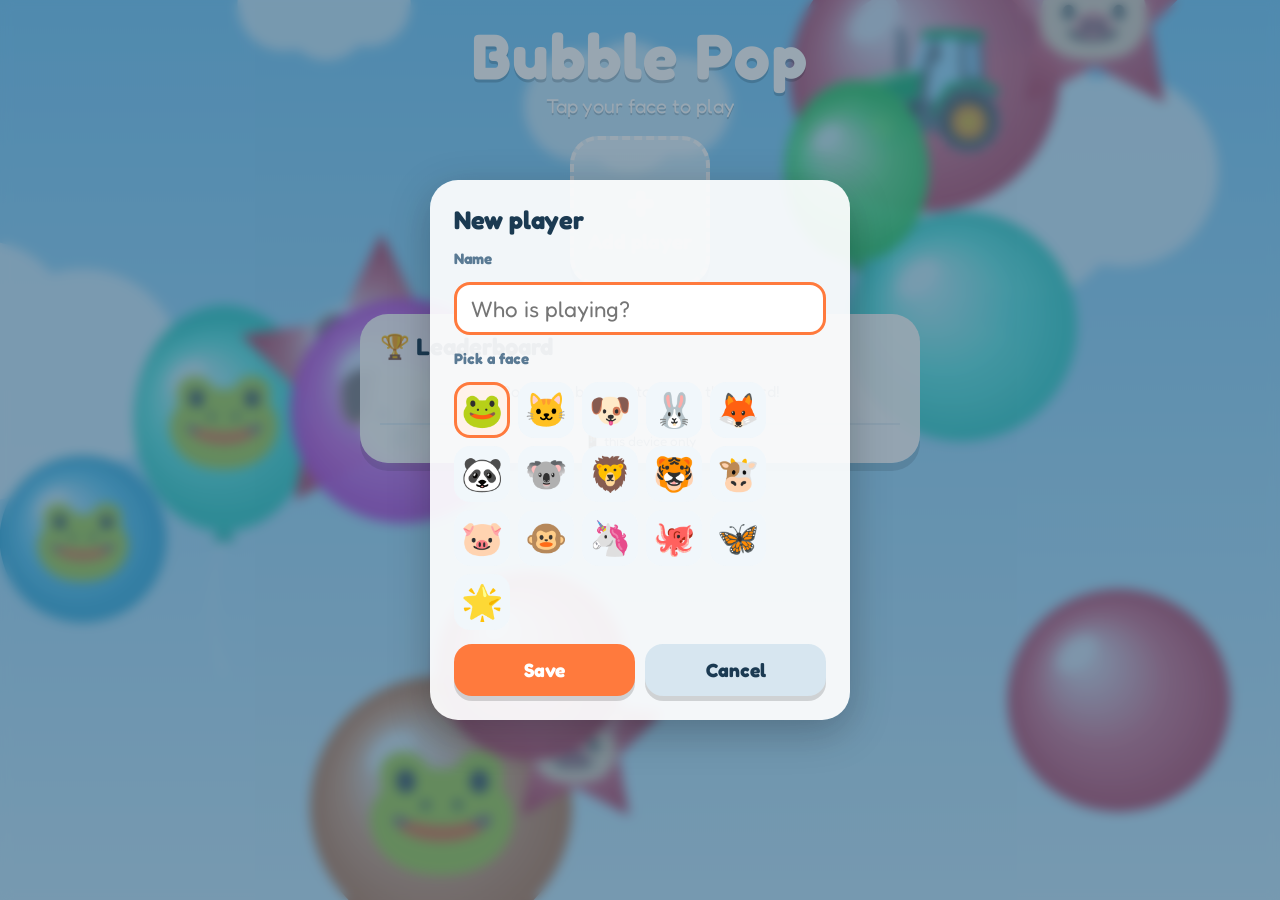
==== commit b2efe649: "Bubble Pop: let the player form scroll on small screens; real store screenshot On 320x568 phones and" ====
--- a/bubblepop/index.html
+++ b/bubblepop/index.html
@@ -12,7 +12,9 @@
 <link rel="icon" href="icons/icon-192.png">
 <link rel="apple-touch-icon" href="icons/icon-192.png">
 <link rel="stylesheet" href="https://fonts.googleapis.com/css2?family=Fredoka:wght@500;700&display=swap">
-<style>[hidden]:not([hidden=until-found i]){display:none!important}html,body{height:100%;margin:0}</style>
+<style>[hidden]:not([hidden=until-found i]){display:none!important}html,body{height:100%;margin:0}
+/* release fix: the player form is taller than small or landscape phone screens; let the panel scroll */
+.panel{overflow-y:auto!important;align-items:flex-start!important;touch-action:pan-y;padding-top:max(16px,env(safe-area-inset-top,0px));padding-bottom:max(16px,env(safe-area-inset-bottom,0px))}.panel form{margin:auto}</style>
 <style>
 /* Layout: a full-bleed game canvas, with big-tile overlays for choosing a player and the leaderboard.
    Single committed look: bright daytime, chunky rounded type, nothing small for little fingers. */
